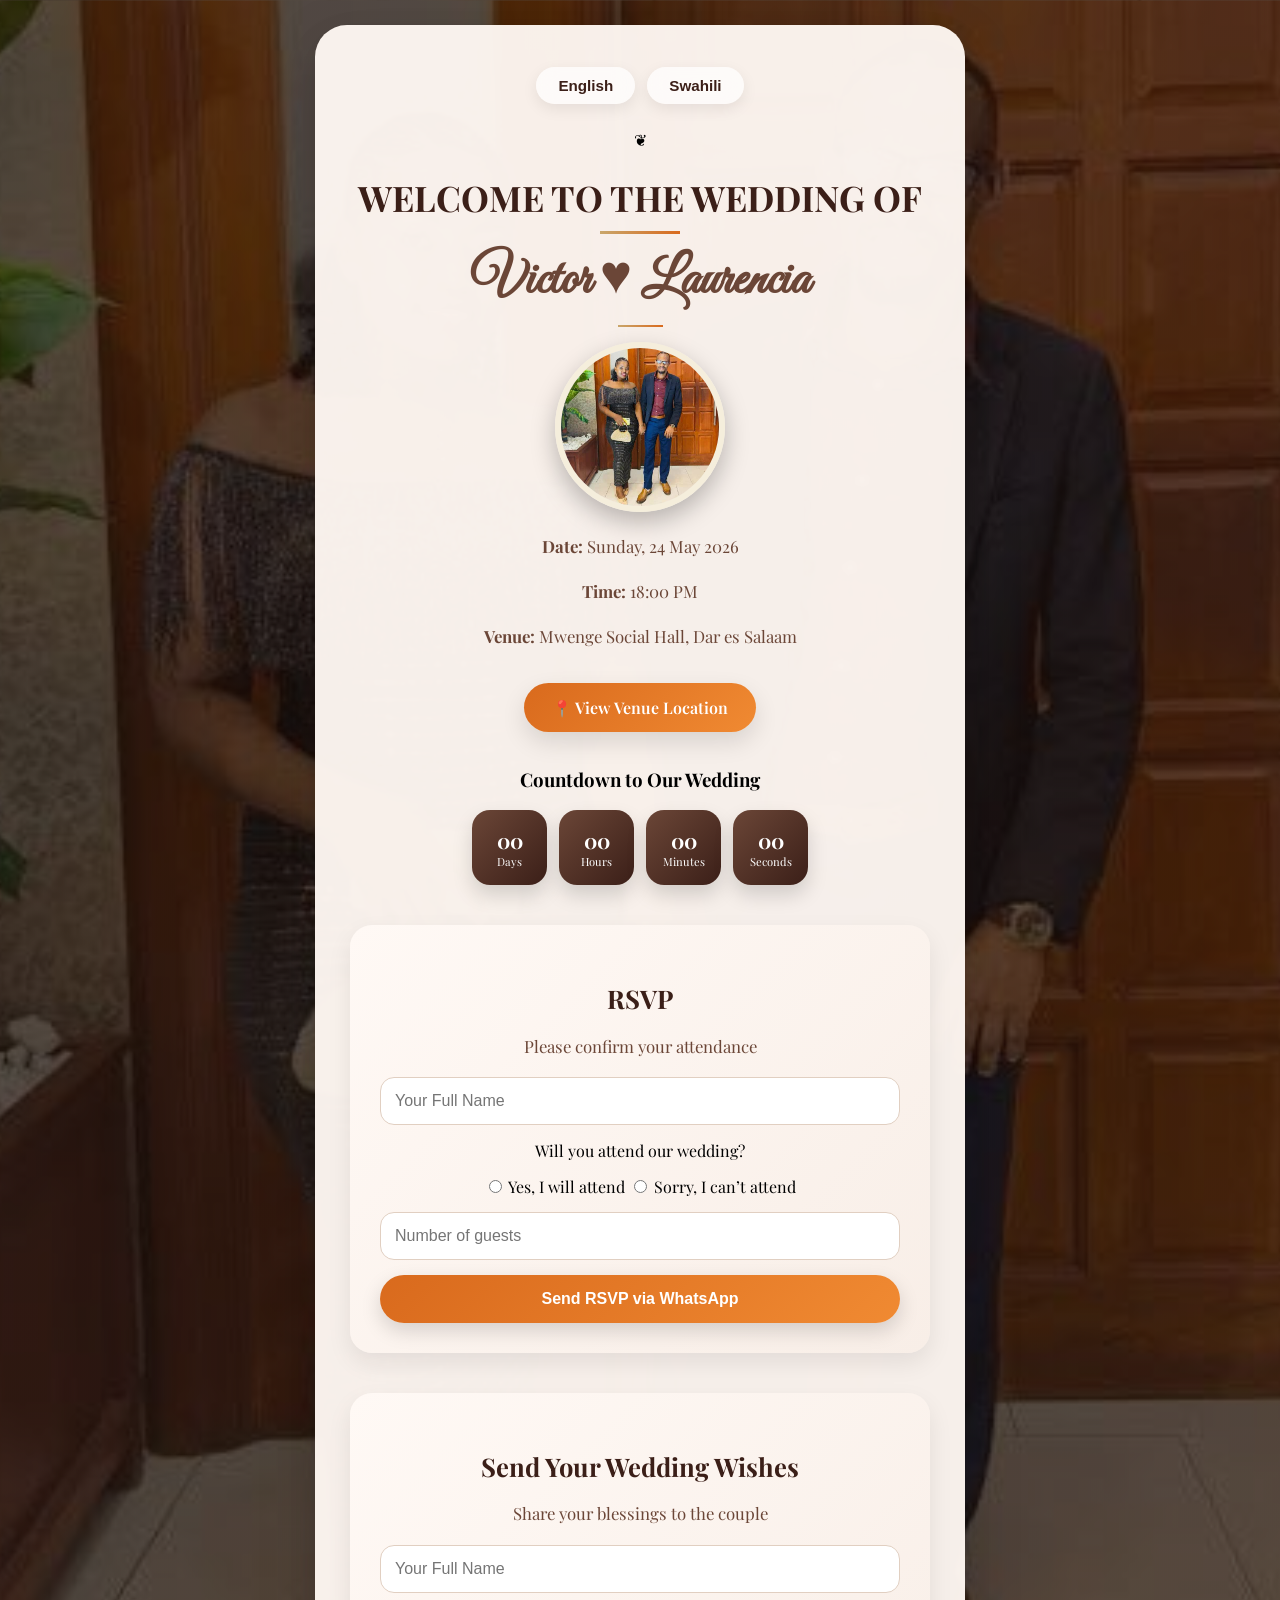
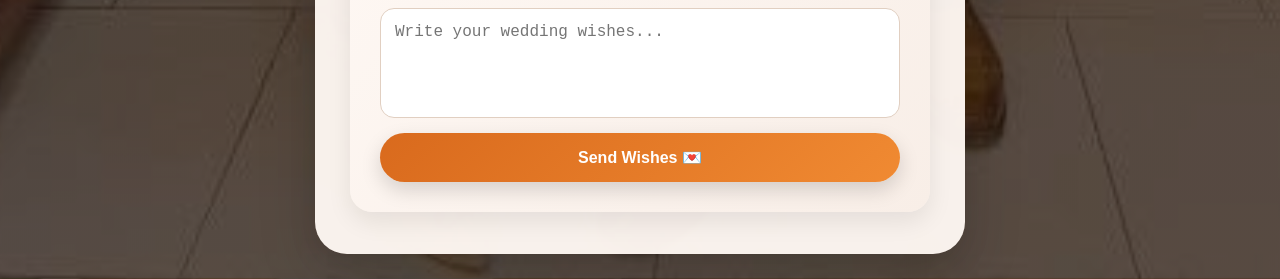
==== Dome/index.html @ 8402c0a5 "Update index.html" ====
<!DOCTYPE html>
<html lang="en">
<head>
<meta charset="UTF-8">
<title>Wedding Invitation</title>
<meta name="viewport" content="width=device-width, initial-scale=1.0">

<link href="https://fonts.googleapis.com/css2?family=Great+Vibes&family=Playfair+Display:wght@400;500;600;700&display=swap" rel="stylesheet">

<link rel="stylesheet" href="style.css">
</head>

<body>

<div class="container">

  <!-- LANGUAGE SWITCH -->
  <div class="lang-switch">
    <button type="button" onclick="setLang('en')">English</button>
    <button type="button" onclick="setLang('sw')">Swahili</button>
  </div>

  <!-- TOP DECORATION -->
  <div class="top-decoration">❦</div>

  <!-- HEADER -->
  <h1 id="site-title">Welcome to the Wedding of</h1>

  <div class="decorative-line"></div>

  <h2 id="couple-names">
    <span class="couple-name-style">Victor ♥ Laurencia</span>
  </h2>

  <div class="decorative-line small"></div>

  <!-- IMAGE -->
  <img src="../Assets/image/p-e.jpeg"
       alt="Wedding Picture"
       class="centered-image"
       id="secretImage">

  <!-- DETAILS -->
  <div class="details-section">

    <p id="date">
      <strong>Date:</strong> Sunday, 24 May 2026
    </p>

    <p id="time">
      <strong>Time:</strong> 18:00 PM
    </p>

    <p id="venue">
      <strong>Venue:</strong> Mwenge Social Hall, Dar es Salaam
    </p>

  </div>

  <!-- MAP BUTTON -->
  <a href="https://maps.google.com/?q=Mwenge+Social+Hall"
     target="_blank"
     class="venue-btn">

     📍 View Venue Location

  </a>

  <!-- COUNTDOWN -->
  <div class="countdown-container">

    <h3>Countdown to Our Wedding</h3>

    <div id="countdown">

      <div class="countdown-box">
        <span id="days">00</span>
        <small>Days</small>
      </div>

      <div class="countdown-box">
        <span id="hours">00</span>
        <small>Hours</small>
      </div>

      <div class="countdown-box">
        <span id="minutes">00</span>
        <small>Minutes</small>
      </div>

      <div class="countdown-box">
        <span id="seconds">00</span>
        <small>Seconds</small>
      </div>

    </div>

  </div>

  <!-- RSVP SECTION -->
  <div class="rsvp-section">

    <h3 id="rsvp-title">RSVP</h3>

    <p id="rsvp-subtitle">
      Please confirm your attendance
    </p>

    <form onsubmit="sendRSVP(event)">

      <input type="text"
             id="rsvpName"
             placeholder="Your Full Name"
             required>

      <label class="question" id="attendance-question">
        Will you attend our wedding?
      </label>

      <div class="attendance-options">

        <label class="option-card">

          <input type="radio"
                 name="attendance"
                 value="Will attend"
                 required>

          <span id="attend-yes">
            Yes, I will attend
          </span>

        </label>

        <label class="option-card">

          <input type="radio"
                 name="attendance"
                 value="Will not attend">

          <span id="attend-no">
            Sorry, I can’t attend
          </span>

        </label>

      </div>

      <input type="number"
             id="rsvpGuests"
             placeholder="Number of guests"
             min="1">

      <button type="submit" id="rsvp-btn">
        Send RSVP via WhatsApp
      </button>

    </form>

  </div>

  <!-- WISHES SECTION -->
  <div class="rsvp-section">

    <h3 id="wish-title">
      Send Your Wedding Wishes
    </h3>

    <p id="wish-subtitle">
      Share your blessings to the couple
    </p>

    <form onsubmit="sendWish(event)">

      <input type="text"
             id="wishName"
             placeholder="Your Full Name"
             required>

      <textarea id="wishMessage"
                placeholder="Write your wedding wishes..."
                required></textarea>

      <button type="submit" id="wish-btn">
        Send Wishes 💌
      </button>

    </form>

  </div>

</div>

<script>

/* ================= COUNTDOWN ================= */

const weddingDate =
  new Date("May 24, 2026 18:00:00").getTime();

setInterval(() => {

  const now = new Date().getTime();
  const d = weddingDate - now;

  if(d <= 0) return;

  document.getElementById("days").textContent =
    Math.floor(d / (1000 * 60 * 60 * 24));

  document.getElementById("hours").textContent =
    Math.floor((d / (1000 * 60 * 60)) % 24);

  document.getElementById("minutes").textContent =
    Math.floor((d / (1000 * 60)) % 60);

  document.getElementById("seconds").textContent =
    Math.floor((d / 1000) % 60);

}, 1000);


/* ================= LANGUAGE SWITCH ================= */

function setLang(lang){

  if(lang === "sw"){

    document.getElementById("site-title").innerText =
      "Karibu Kwenye Harusi ya";

    document.getElementById("date").innerHTML =
      "<strong>Tarehe:</strong> Jumapili, 24 Mei 2026";

    document.getElementById("time").innerHTML =
      "<strong>Saa:</strong> 18:00 Jioni";

    document.getElementById("venue").innerHTML =
      "<strong>Ukumbi:</strong> Mwenge Social Hall, Dar es Salaam";

    document.querySelector(".venue-btn").innerHTML =
      "📍 Angalia Eneo la Ukumbi";

    document.getElementById("rsvp-title").innerText =
      "Thibitisha Mahudhurio";

    document.getElementById("rsvp-subtitle").innerText =
      "Tafadhali thibitisha uwepo wako";

    document.getElementById("attendance-question").innerText =
      "Je, utahudhuria harusi yetu?";

    document.getElementById("attend-yes").innerText =
      "Ndio, nitahudhuria";

    document.getElementById("attend-no").innerText =
      "Samahani, sitaweza kuhudhuria";

    document.getElementById("rsvpName").placeholder =
      "Jina lako kamili";

    document.getElementById("rsvpGuests").placeholder =
      "Idadi ya wageni";

    document.getElementById("rsvpMessage").placeholder =
      "Ujumbe wa ziada (si lazima)";

    document.getElementById("rsvp-btn").innerText =
      "Tuma RSVP kwa WhatsApp";

    document.getElementById("wish-title").innerText =
      "Tuma Neno la Baraka kwa Maharusi";

    document.getElementById("wish-subtitle").innerText =
      "Shiriki baraka zako kwa wapenzi hawa";

    document.getElementById("wishName").placeholder =
      "Jina lako kamili";

    document.getElementById("wishMessage").placeholder =
      "Andika ujumbe wako wa baraka...";

    document.getElementById("wish-btn").innerText =
      "Tuma Baraka 💌";

  }

  else {

    location.reload();

  }

}


function sendRSVP(e){

  e.preventDefault();

  const name =
    document.getElementById("rsvpName").value.trim();

  const selected =
    document.querySelector('input[name="attendance"]:checked');

  const guests =
    document.getElementById("rsvpGuests").value || "-";

  if(name === "") {
    alert("Please enter your full name");
    return;
  }

  if(!selected) {
    alert("Please select attendance option");
    return;
  }

  const attend = selected.value;

  const text =
`💍 WEDDING RSVP

Name: ${name}
Attendance: ${attend}
Guests: ${guests}`;

  const whatsappURL =
    "https://wa.me/255783532235?text=" + encodeURIComponent(text);

  // more reliable than window.open on GitHub Pages
  window.location.href = whatsappURL;
}

/* ================= WISHES ================= */

function sendWish(e){

  e.preventDefault();

  const name =
    document.getElementById("wishName").value;

  const msg =
    document.getElementById("wishMessage").value;

  const text =
`💌 WEDDING WISHES

Name: ${name}

Message:
${msg}`;

  const whatsappURL =
    "https://wa.me/255656240365?text=" +
    encodeURIComponent(text);

  window.open(whatsappURL, "_blank");

}

</script>

</body>
</html>
---- Dome/style.css ----
:root {

  --chocolate-dark: #3b1f18;
  --mocha-brown: #6b4637;
  --burnt-orange: #d96a1d;
  --soft-orange: #f08a32;
  --cream: #f5eedc;
  --gold: #c9a66b;

  --shadow-soft: rgba(0,0,0,0.12);
  --shadow-strong: rgba(0,0,0,0.25);
}

* {
  box-sizing: border-box;
}

body {
  margin: 0;
  font-family: 'Playfair Display', serif;

  min-height: 100vh;
  display: flex;
  justify-content: center;
  align-items: center;

  padding: 25px;

  background:
    linear-gradient(rgba(28,15,10,0.72), rgba(28,15,10,0.72)),
    url("../Assets/image/p-e.jpeg");

  background-size: cover;
  background-position: center;
}

/* ================= CONTAINER ================= */

.container {
  background: rgba(255,248,243,0.96);

  width: 100%;
  max-width: 650px;

  padding: 42px 35px;

  border-radius: 32px;

  text-align: center;

  box-shadow:
    0 10px 30px rgba(0,0,0,0.08),
    0 20px 60px rgba(0,0,0,0.15);
}

/* ================= TITLES ================= */

h1 {
  font-size: 2.2rem;
  color: var(--chocolate-dark);
  text-transform: uppercase;
  margin-bottom: 10px;
}

h2 {
  margin: 10px 0;
}

/* COUPLE NAME */
.couple-name-style {
  font-family: 'Great Vibes', cursive;
  font-size: 3.4rem;
  color: var(--mocha-brown);
}

/* ================= IMAGE ================= */

.centered-image {
  width: 170px;
  height: 170px;

  object-fit: cover;
  border-radius: 50%;

  border: 6px solid var(--cream);

  box-shadow: 0 10px 25px var(--shadow-strong);

  margin: 15px auto 20px;

  display: block;

  transition: 0.3s ease;
}

.centered-image:hover {
  transform: scale(1.04);
}

/* ================= LINES ================= */

.decorative-line {
  width: 80px;
  height: 3px;
  margin: 10px auto;
  background: linear-gradient(to right, var(--gold), var(--burnt-orange));
}

.decorative-line.small {
  width: 45px;
  height: 2px;
}

/* ================= TEXT ================= */

p {
  color: var(--mocha-brown);
  font-size: 1.05rem;
  line-height: 1.7;
}

/* ================= LINK ================= */

a {
  display: inline-block;
  margin-top: 15px;

  padding: 14px 28px;
  border-radius: 40px;

  text-decoration: none;
  color: white;
  font-weight: 600;

  background: linear-gradient(135deg, var(--burnt-orange), var(--soft-orange));

  box-shadow: 0 10px 25px rgba(0,0,0,0.12);

  transition: 0.3s ease;
}

a:hover {
  transform: translateY(-3px);
}

/* ================= COUNTDOWN ================= */

.countdown-container {
  margin-top: 35px;
}

#countdown {
  display: flex;
  justify-content: center;
  gap: 12px;
  flex-wrap: wrap;
}

.countdown-box {
  width: 75px;
  height: 75px;

  border-radius: 18px;

  display: flex;
  flex-direction: column;
  justify-content: center;
  align-items: center;

  background: linear-gradient(135deg, var(--mocha-brown), var(--chocolate-dark));

  color: white;

  box-shadow: 0 10px 20px rgba(0,0,0,0.15);
}

.countdown-box span {
  font-size: 1.3rem;
  font-weight: 700;
}

.countdown-box small {
  font-size: 0.7rem;
}

/* ================= WISHES SECTION ================= */

.rsvp-section {
  margin-top: 40px;
  padding: 30px;

  border-radius: 22px;

  background: linear-gradient(135deg, #fff9f5, #f8eee7);

  box-shadow: 0 10px 25px rgba(0,0,0,0.08);
}

.rsvp-section h3 {
  font-size: 1.6rem;
  color: var(--chocolate-dark);
  margin-bottom: 8px;
}

/* ================= FORM ================= */

form {
  display: flex;
  flex-direction: column;
  gap: 15px;
}

input, textarea {
  padding: 14px;
  border-radius: 14px;

  border: 1px solid #e1cfc1;

  font-size: 1rem;

  outline: none;

  transition: 0.2s ease;
}

input:focus,
textarea:focus {
  border-color: var(--burnt-orange);
  box-shadow: 0 0 0 3px rgba(217,106,29,0.18);
}

textarea {
  height: 110px;
  resize: none;
}

/* ================= BUTTON ================= */

button {
  padding: 15px;

  border: none;
  border-radius: 40px;

  font-size: 1rem;
  font-weight: 700;

  color: white;

  cursor: pointer;

  background: linear-gradient(135deg, var(--burnt-orange), var(--soft-orange));

  box-shadow: 0 8px 20px rgba(0,0,0,0.15);

  transition: 0.3s ease;
}

button:hover {
  transform: translateY(-2px);
  background: var(--chocolate-dark);
}

/* ================= MOBILE ================= */

@media(max-width: 520px) {

  body {
    padding: 15px;
  }

  .container {
    padding: 25px 18px;
  }

  h1 {
    font-size: 1.8rem;
  }

  .couple-name-style {
    font-size: 2.8rem;
  }

  .centered-image {
    width: 140px;
    height: 140px;
  }

  .countdown-box {
    width: 65px;
    height: 65px;
  }

  button,
  a {
    width: 100%;
  }
}
/* ================= LANGUAGE SWITCH ================= */

.lang-switch {

  display: flex;
  justify-content: center;
  gap: 12px;

  margin-bottom: 25px;
}

.lang-switch button {

  padding: 10px 22px;

  border: none;
  border-radius: 30px;

  background: rgba(255,255,255,0.7);

  color: var(--chocolate-dark);

  font-size: 0.95rem;
  font-weight: 600;

  cursor: pointer;

  backdrop-filter: blur(10px);

  transition: 0.3s ease;

  box-shadow: 0 5px 15px rgba(0,0,0,0.08);
}

.lang-switch button:hover {

  background: linear-gradient(
    135deg,
    var(--burnt-orange),
    var(--soft-orange)
  );

  color: white;

  transform: translateY(-2px);
}
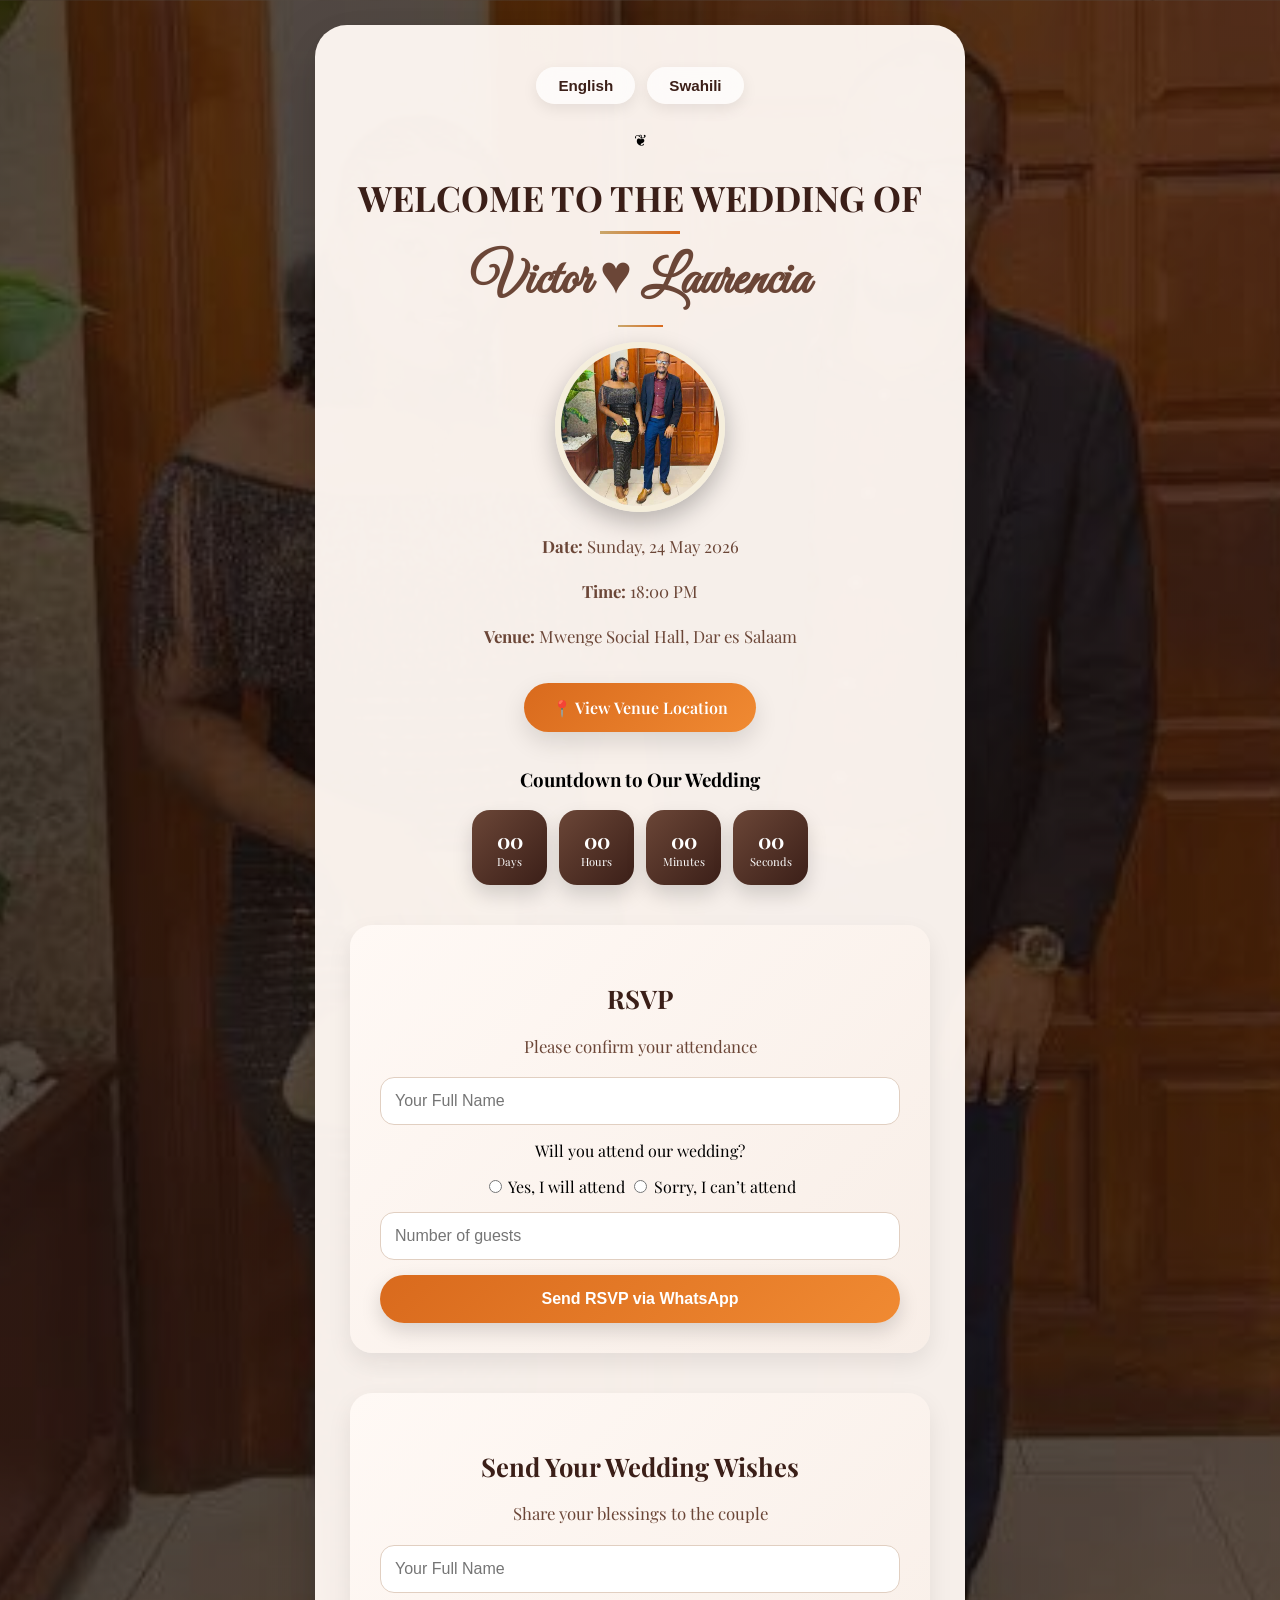
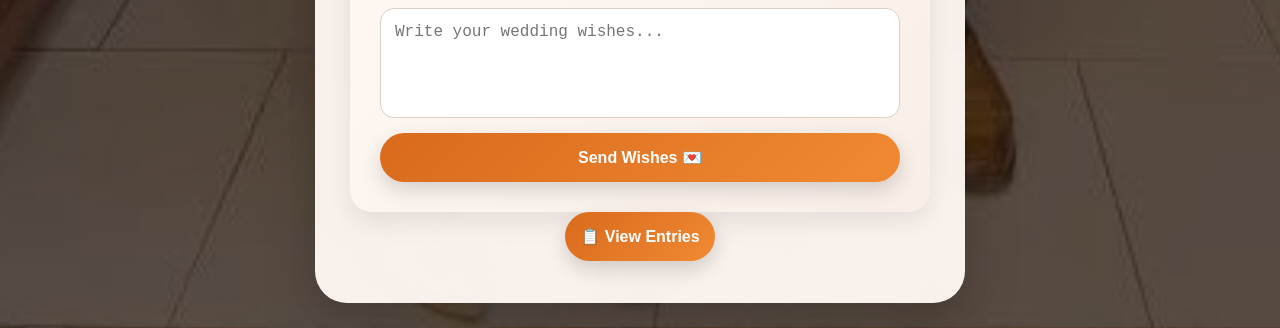
==== commit 6ce6c24f: "Update index.html" ====
--- a/Dome/index.html
+++ b/Dome/index.html
@@ -188,6 +188,40 @@
     </form>
 
   </div>
+  <!-- RECEPTION MODE -->
+
+<div id="receptionPanel" style="display:none;">
+
+<h3>Reception Mode</h3>
+
+<p>Confirm Guest Entry</p>
+
+<input
+type="text"
+id="guestCheckName"
+placeholder="Enter Guest Name">
+
+<button
+type="button"
+onclick="confirmEntry()">
+
+✅ Confirm Entry
+
+</button>
+
+<p id="entryStatus"></p>
+
+</div>
+  
+  <button
+type="button"
+onclick="showEntries()">
+
+📋 View Entries
+
+</button>
+
+<div id="savedEntries"></div>
 
 </div>
 
@@ -361,6 +395,174 @@
 
 }
 
+  /* ================= RECEPTION MODE ================= */
+
+let pressTimer;
+
+const img =
+document.getElementById(
+"secretImage"
+);
+
+const receptionPanel =
+document.getElementById(
+"receptionPanel"
+);
+
+
+img.addEventListener(
+"touchstart",
+startPress
+);
+
+img.addEventListener(
+"mousedown",
+startPress
+);
+
+img.addEventListener(
+"touchend",
+cancelPress
+);
+
+img.addEventListener(
+"mouseup",
+cancelPress
+);
+
+img.addEventListener(
+"mouseleave",
+cancelPress
+);
+
+
+function startPress(){
+
+pressTimer=setTimeout(()=>{
+
+const pin=
+prompt(
+"Enter Reception PIN:"
+);
+
+if(pin==="1999"){
+
+alert(
+"Reception Mode Activated ✅"
+);
+
+receptionPanel.style.display=
+"block";
+
+}
+else{
+
+alert(
+"Wrong PIN ❌"
+);
+
+}
+
+},3000);
+
+}
+
+
+function cancelPress(){
+
+clearTimeout(
+pressTimer
+);
+
+}
+
+
+/* ================= CONFIRM ENTRY ================= */
+
+function confirmEntry(){
+
+const guest =
+document.getElementById(
+"guestCheckName"
+).value.trim();
+
+if(guest===""){
+
+alert(
+"Please enter guest name"
+);
+
+return;
+
+}
+
+const time =
+new Date()
+.toLocaleTimeString();
+
+
+let entries = JSON.parse(
+localStorage.getItem(
+"guestEntries"
+)
+) || [];
+
+
+entries.push({
+
+guest: guest,
+time: time
+
+});
+
+
+localStorage.setItem(
+"guestEntries",
+JSON.stringify(entries)
+);
+
+
+document.getElementById(
+"entryStatus"
+).innerHTML=
+
+`
+✅ Entry Confirmed<br><br>
+
+Guest:
+<b>${guest}</b><br>
+
+Time:
+<b>${time}</b>
+
+`;
+
+}
+  function showEntries(){
+
+const entries =
+JSON.parse(
+localStorage.getItem(
+"guestEntries"
+)
+) || [];
+
+let html="";
+
+entries.forEach((e,index)=>{
+
+html +=
+`${index+1}.
+${e.guest}
+(${e.time})<br>`;
+
+});
+
+document.getElementById(
+"savedEntries"
+).innerHTML=html;
+
+}
 </script>
 
 </body>
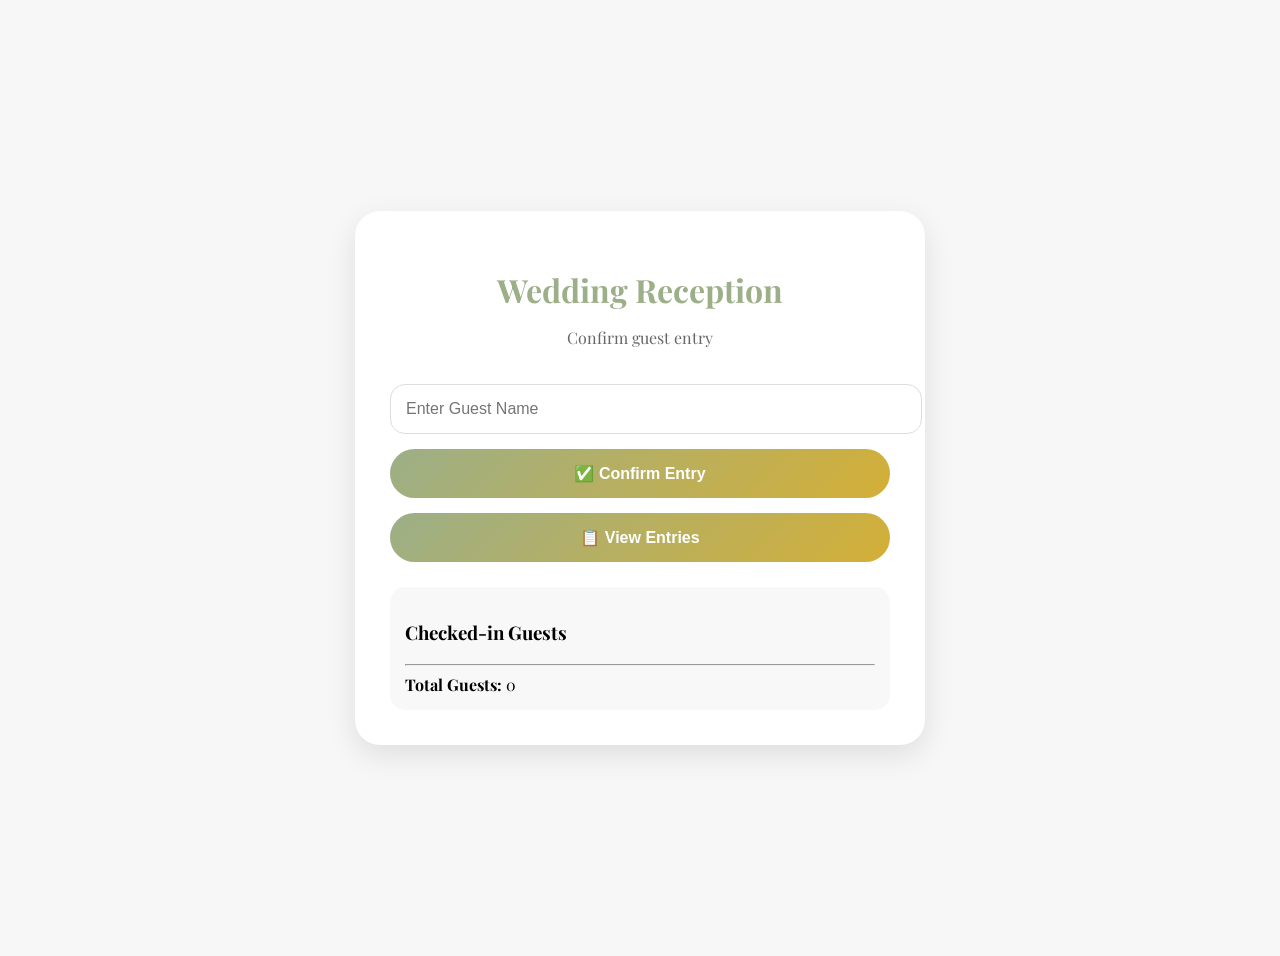
==== commit 3d4d496e: "Update index.html" ====
--- a/Dome/index.html
+++ b/Dome/index.html
@@ -1,568 +1,317 @@
 <!DOCTYPE html>
 <html lang="en">
+
 <head>
+
 <meta charset="UTF-8">
-<title>Wedding Invitation</title>
-<meta name="viewport" content="width=device-width, initial-scale=1.0">
-
-<link href="https://fonts.googleapis.com/css2?family=Great+Vibes&family=Playfair+Display:wght@400;500;600;700&display=swap" rel="stylesheet">
-
-<link rel="stylesheet" href="style.css">
+
+<meta name="viewport"
+content="width=device-width, initial-scale=1.0">
+
+<title>Wedding Reception Check-in</title>
+
+<link href="https://fonts.googleapis.com/css2?family=Playfair+Display:wght@400;600&display=swap" rel="stylesheet">
+
+<style>
+
+body{
+
+font-family:'Playfair Display',serif;
+
+background:#f7f7f7;
+
+display:flex;
+
+justify-content:center;
+
+align-items:center;
+
+min-height:100vh;
+
+padding:20px;
+
+}
+
+.container{
+
+background:white;
+
+padding:35px;
+
+width:100%;
+
+max-width:500px;
+
+border-radius:25px;
+
+box-shadow:
+0 10px 30px rgba(
+0,0,0,0.1
+);
+
+text-align:center;
+
+}
+
+h1{
+
+color:#9CAF88;
+
+margin-bottom:10px;
+
+}
+
+p{
+
+color:#666;
+
+}
+
+input{
+
+width:100%;
+
+padding:15px;
+
+border-radius:15px;
+
+border:1px solid #ddd;
+
+margin-top:20px;
+
+font-size:1rem;
+
+}
+
+button{
+
+width:100%;
+
+margin-top:15px;
+
+padding:15px;
+
+border:none;
+
+border-radius:30px;
+
+font-size:1rem;
+
+font-weight:bold;
+
+cursor:pointer;
+
+background:linear-gradient(
+135deg,
+#9CAF88,
+#D4AF37
+);
+
+color:white;
+
+}
+
+button:hover{
+
+opacity:0.9;
+
+}
+
+#results{
+
+margin-top:25px;
+
+padding:15px;
+
+border-radius:15px;
+
+background:#f8f8f8;
+
+text-align:left;
+
+}
+
+</style>
+
 </head>
 
 <body>
 
 <div class="container">
 
-  <!-- LANGUAGE SWITCH -->
-  <div class="lang-switch">
-    <button type="button" onclick="setLang('en')">English</button>
-    <button type="button" onclick="setLang('sw')">Swahili</button>
-  </div>
-
-  <!-- TOP DECORATION -->
-  <div class="top-decoration">❦</div>
-
-  <!-- HEADER -->
-  <h1 id="site-title">Welcome to the Wedding of</h1>
-
-  <div class="decorative-line"></div>
-
-  <h2 id="couple-names">
-    <span class="couple-name-style">Victor ♥ Laurencia</span>
-  </h2>
-
-  <div class="decorative-line small"></div>
-
-  <!-- IMAGE -->
-  <img src="../Assets/image/p-e.jpeg"
-       alt="Wedding Picture"
-       class="centered-image"
-       id="secretImage">
-
-  <!-- DETAILS -->
-  <div class="details-section">
-
-    <p id="date">
-      <strong>Date:</strong> Sunday, 24 May 2026
-    </p>
-
-    <p id="time">
-      <strong>Time:</strong> 18:00 PM
-    </p>
-
-    <p id="venue">
-      <strong>Venue:</strong> Mwenge Social Hall, Dar es Salaam
-    </p>
-
-  </div>
-
-  <!-- MAP BUTTON -->
-  <a href="https://maps.google.com/?q=Mwenge+Social+Hall"
-     target="_blank"
-     class="venue-btn">
-
-     📍 View Venue Location
-
-  </a>
-
-  <!-- COUNTDOWN -->
-  <div class="countdown-container">
-
-    <h3>Countdown to Our Wedding</h3>
-
-    <div id="countdown">
-
-      <div class="countdown-box">
-        <span id="days">00</span>
-        <small>Days</small>
-      </div>
-
-      <div class="countdown-box">
-        <span id="hours">00</span>
-        <small>Hours</small>
-      </div>
-
-      <div class="countdown-box">
-        <span id="minutes">00</span>
-        <small>Minutes</small>
-      </div>
-
-      <div class="countdown-box">
-        <span id="seconds">00</span>
-        <small>Seconds</small>
-      </div>
-
-    </div>
-
-  </div>
-
-  <!-- RSVP SECTION -->
-  <div class="rsvp-section">
-
-    <h3 id="rsvp-title">RSVP</h3>
-
-    <p id="rsvp-subtitle">
-      Please confirm your attendance
-    </p>
-
-    <form onsubmit="sendRSVP(event)">
-
-      <input type="text"
-             id="rsvpName"
-             placeholder="Your Full Name"
-             required>
-
-      <label class="question" id="attendance-question">
-        Will you attend our wedding?
-      </label>
-
-      <div class="attendance-options">
-
-        <label class="option-card">
-
-          <input type="radio"
-                 name="attendance"
-                 value="Will attend"
-                 required>
-
-          <span id="attend-yes">
-            Yes, I will attend
-          </span>
-
-        </label>
-
-        <label class="option-card">
-
-          <input type="radio"
-                 name="attendance"
-                 value="Will not attend">
-
-          <span id="attend-no">
-            Sorry, I can’t attend
-          </span>
-
-        </label>
-
-      </div>
-
-      <input type="number"
-             id="rsvpGuests"
-             placeholder="Number of guests"
-             min="1">
-
-      <button type="submit" id="rsvp-btn">
-        Send RSVP via WhatsApp
-      </button>
-
-    </form>
-
-  </div>
-
-  <!-- WISHES SECTION -->
-  <div class="rsvp-section">
-
-    <h3 id="wish-title">
-      Send Your Wedding Wishes
-    </h3>
-
-    <p id="wish-subtitle">
-      Share your blessings to the couple
-    </p>
-
-    <form onsubmit="sendWish(event)">
-
-      <input type="text"
-             id="wishName"
-             placeholder="Your Full Name"
-             required>
-
-      <textarea id="wishMessage"
-                placeholder="Write your wedding wishes..."
-                required></textarea>
-
-      <button type="submit" id="wish-btn">
-        Send Wishes 💌
-      </button>
-
-    </form>
-
-  </div>
-  <!-- RECEPTION MODE -->
-
-<div id="receptionPanel" style="display:none;">
-
-<h3>Reception Mode</h3>
-
-<p>Confirm Guest Entry</p>
+<h1>
+Wedding Reception
+</h1>
+
+<p>
+Confirm guest entry
+</p>
 
 <input
 type="text"
-id="guestCheckName"
+id="guestName"
 placeholder="Enter Guest Name">
 
-<button
-type="button"
-onclick="confirmEntry()">
+<button onclick="confirmEntry()">
 
 ✅ Confirm Entry
 
 </button>
 
-<p id="entryStatus"></p>
+<button onclick="viewEntries()">
+
+📋 View Entries
+
+</button>
+
+<div id="results"></div>
 
 </div>
-  
-  <button
-type="button"
-onclick="showEntries()">
-
-📋 View Entries
-
-</button>
-
-<div id="savedEntries"></div>
-
-</div>
+
 
 <script>
 
-/* ================= COUNTDOWN ================= */
-
-const weddingDate =
-  new Date("May 24, 2026 18:00:00").getTime();
-
-setInterval(() => {
-
-  const now = new Date().getTime();
-  const d = weddingDate - now;
-
-  if(d <= 0) return;
-
-  document.getElementById("days").textContent =
-    Math.floor(d / (1000 * 60 * 60 * 24));
-
-  document.getElementById("hours").textContent =
-    Math.floor((d / (1000 * 60 * 60)) % 24);
-
-  document.getElementById("minutes").textContent =
-    Math.floor((d / (1000 * 60)) % 60);
-
-  document.getElementById("seconds").textContent =
-    Math.floor((d / 1000) % 60);
-
-}, 1000);
-
-
-/* ================= LANGUAGE SWITCH ================= */
-
-function setLang(lang){
-
-  if(lang === "sw"){
-
-    document.getElementById("site-title").innerText =
-      "Karibu Kwenye Harusi ya";
-
-    document.getElementById("date").innerHTML =
-      "<strong>Tarehe:</strong> Jumapili, 24 Mei 2026";
-
-    document.getElementById("time").innerHTML =
-      "<strong>Saa:</strong> 18:00 Jioni";
-
-    document.getElementById("venue").innerHTML =
-      "<strong>Ukumbi:</strong> Mwenge Social Hall, Dar es Salaam";
-
-    document.querySelector(".venue-btn").innerHTML =
-      "📍 Angalia Eneo la Ukumbi";
-
-    document.getElementById("rsvp-title").innerText =
-      "Thibitisha Mahudhurio";
-
-    document.getElementById("rsvp-subtitle").innerText =
-      "Tafadhali thibitisha uwepo wako";
-
-    document.getElementById("attendance-question").innerText =
-      "Je, utahudhuria harusi yetu?";
-
-    document.getElementById("attend-yes").innerText =
-      "Ndio, nitahudhuria";
-
-    document.getElementById("attend-no").innerText =
-      "Samahani, sitaweza kuhudhuria";
-
-    document.getElementById("rsvpName").placeholder =
-      "Jina lako kamili";
-
-    document.getElementById("rsvpGuests").placeholder =
-      "Idadi ya wageni";
-
-    document.getElementById("rsvpMessage").placeholder =
-      "Ujumbe wa ziada (si lazima)";
-
-    document.getElementById("rsvp-btn").innerText =
-      "Tuma RSVP kwa WhatsApp";
-
-    document.getElementById("wish-title").innerText =
-      "Tuma Neno la Baraka kwa Maharusi";
-
-    document.getElementById("wish-subtitle").innerText =
-      "Shiriki baraka zako kwa wapenzi hawa";
-
-    document.getElementById("wishName").placeholder =
-      "Jina lako kamili";
-
-    document.getElementById("wishMessage").placeholder =
-      "Andika ujumbe wako wa baraka...";
-
-    document.getElementById("wish-btn").innerText =
-      "Tuma Baraka 💌";
-
-  }
-
-  else {
-
-    location.reload();
-
-  }
-
-}
-
-
-function sendRSVP(e){
-
-  e.preventDefault();
-
-  const name =
-    document.getElementById("rsvpName").value.trim();
-
-  const selected =
-    document.querySelector('input[name="attendance"]:checked');
-
-  const guests =
-    document.getElementById("rsvpGuests").value || "-";
-
-  if(name === "") {
-    alert("Please enter your full name");
-    return;
-  }
-
-  if(!selected) {
-    alert("Please select attendance option");
-    return;
-  }
-
-  const attend = selected.value;
-
-  const text =
-`💍 WEDDING RSVP
-
-Name: ${name}
-Attendance: ${attend}
-Guests: ${guests}`;
-
-  const whatsappURL =
-    "https://wa.me/255783532235?text=" + encodeURIComponent(text);
-
-  // more reliable than window.open on GitHub Pages
-  window.location.href = whatsappURL;
-}
-
-/* ================= WISHES ================= */
-
-function sendWish(e){
-
-  e.preventDefault();
-
-  const name =
-    document.getElementById("wishName").value;
-
-  const msg =
-    document.getElementById("wishMessage").value;
-
-  const text =
-`💌 WEDDING WISHES
-
-Name: ${name}
-
-Message:
-${msg}`;
-
-  const whatsappURL =
-    "https://wa.me/255656240365?text=" +
-    encodeURIComponent(text);
-
-  window.open(whatsappURL, "_blank");
-
-}
-
-  /* ================= RECEPTION MODE ================= */
-
-let pressTimer;
-
-const img =
+function confirmEntry(){
+
+const guest=
+
 document.getElementById(
-"secretImage"
-);
-
-const receptionPanel =
-document.getElementById(
-"receptionPanel"
-);
-
-
-img.addEventListener(
-"touchstart",
-startPress
-);
-
-img.addEventListener(
-"mousedown",
-startPress
-);
-
-img.addEventListener(
-"touchend",
-cancelPress
-);
-
-img.addEventListener(
-"mouseup",
-cancelPress
-);
-
-img.addEventListener(
-"mouseleave",
-cancelPress
-);
-
-
-function startPress(){
-
-pressTimer=setTimeout(()=>{
-
-const pin=
-prompt(
-"Enter Reception PIN:"
-);
-
-if(pin==="1999"){
+"guestName"
+).value.trim();
+
+if(guest===""){
 
 alert(
-"Reception Mode Activated ✅"
-);
-
-receptionPanel.style.display=
-"block";
-
-}
-else{
-
-alert(
-"Wrong PIN ❌"
-);
-
-}
-
-},3000);
-
-}
-
-
-function cancelPress(){
-
-clearTimeout(
-pressTimer
-);
-
-}
-
-
-/* ================= CONFIRM ENTRY ================= */
-
-function confirmEntry(){
-
-const guest =
-document.getElementById(
-"guestCheckName"
-).value.trim();
-
-if(guest===""){
-
-alert(
-"Please enter guest name"
+"Enter guest name"
 );
 
 return;
 
 }
 
-const time =
-new Date()
-.toLocaleTimeString();
-
-
-let entries = JSON.parse(
-localStorage.getItem(
-"guestEntries"
-)
-) || [];
-
-
-entries.push({
-
-guest: guest,
-time: time
-
-});
-
-
-localStorage.setItem(
-"guestEntries",
-JSON.stringify(entries)
-);
-
-
-document.getElementById(
-"entryStatus"
-).innerHTML=
-
-`
-✅ Entry Confirmed<br><br>
-
-Guest:
-<b>${guest}</b><br>
-
-Time:
-<b>${time}</b>
-
-`;
-
-}
-  function showEntries(){
-
-const entries =
+let entries=
+
 JSON.parse(
 localStorage.getItem(
 "guestEntries"
 )
 ) || [];
 
-let html="";
-
-entries.forEach((e,index)=>{
-
-html +=
-`${index+1}.
+
+const exists=
+
+entries.some(
+e=>
+e.guest.toLowerCase()
+===
+guest.toLowerCase()
+);
+
+
+if(exists){
+
+alert(
+"Guest already entered ⚠️"
+);
+
+return;
+
+}
+
+
+const time=
+
+new Date()
+.toLocaleTimeString();
+
+
+entries.push({
+
+guest:guest,
+
+time:time
+
+});
+
+
+localStorage.setItem(
+
+"guestEntries",
+
+JSON.stringify(
+entries
+)
+
+);
+
+
+document.getElementById(
+"guestName"
+).value="";
+
+
+alert(
+"Entry confirmed ✅"
+);
+
+viewEntries();
+
+}
+
+
+function viewEntries(){
+
+const entries=
+
+JSON.parse(
+localStorage.getItem(
+"guestEntries"
+)
+)||[];
+
+
+let html=`
+<h3>
+Checked-in Guests
+</h3>
+`;
+
+entries.forEach(
+(e,index)=>{
+
+html+=`
+
+${index+1}.
 ${e.guest}
-(${e.time})<br>`;
+(${e.time})
+
+<br><br>
+
+`;
 
 });
 
+
+html+=`
+
+<hr>
+
+<b>Total Guests:</b>
+
+${entries.length}
+
+`;
+
+
 document.getElementById(
-"savedEntries"
-).innerHTML=html;
-
-}
+"results"
+).innerHTML=
+html;
+
+}
+
+viewEntries();
+
 </script>
 
 </body>
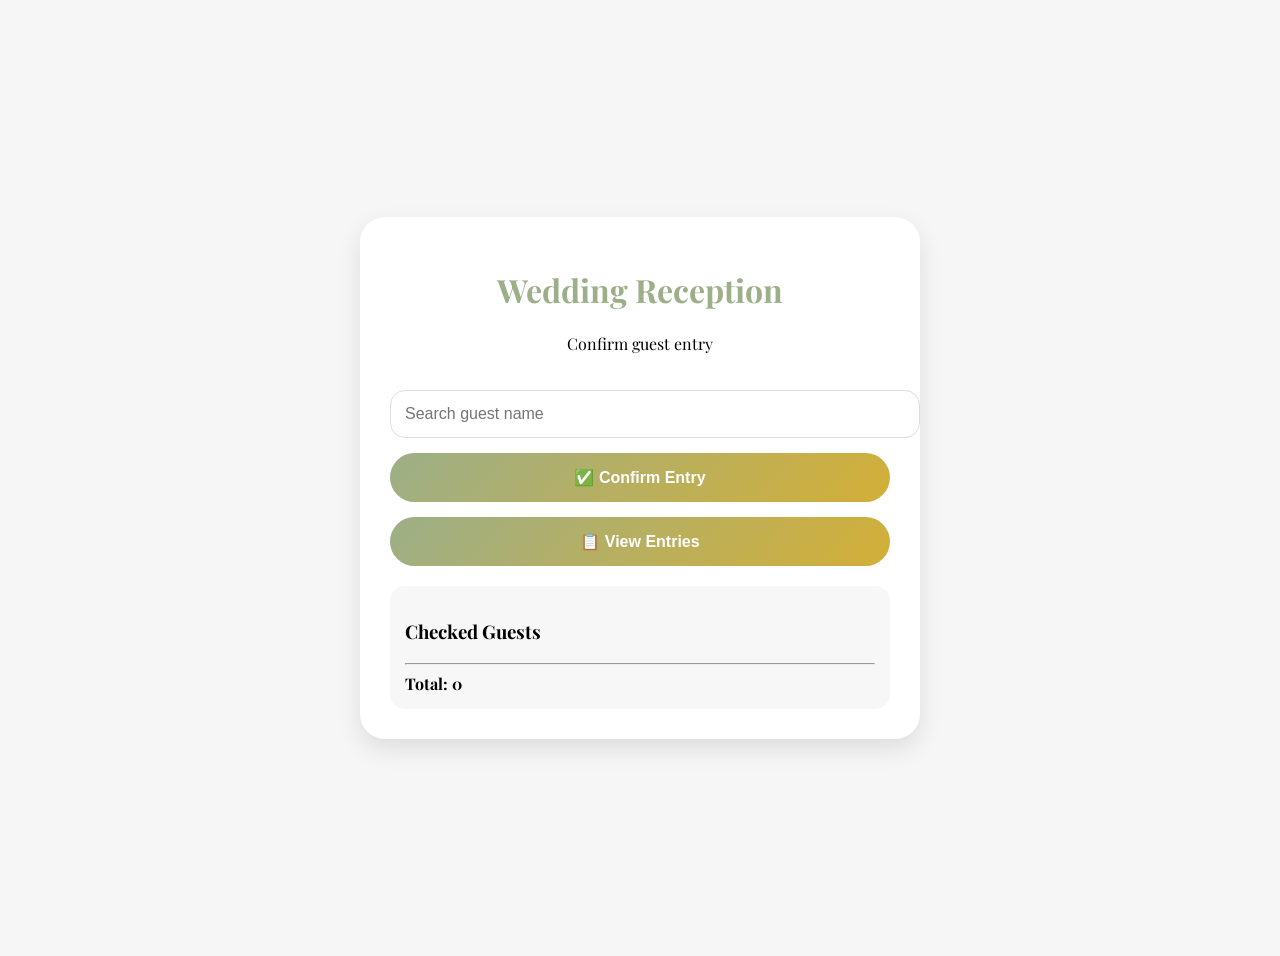
==== commit d823b038: "Update index.html" ====
--- a/Dome/index.html
+++ b/Dome/index.html
@@ -1,14 +1,12 @@
 <!DOCTYPE html>
 <html lang="en">
-
 <head>
 
 <meta charset="UTF-8">
-
 <meta name="viewport"
-content="width=device-width, initial-scale=1.0">
-
-<title>Wedding Reception Check-in</title>
+content="width=device-width, initial-scale=1">
+
+<title>Wedding Reception</title>
 
 <link href="https://fonts.googleapis.com/css2?family=Playfair+Display:wght@400;600&display=swap" rel="stylesheet">
 
@@ -18,7 +16,7 @@
 
 font-family:'Playfair Display',serif;
 
-background:#f7f7f7;
+background:#f6f6f6;
 
 display:flex;
 
@@ -36,7 +34,7 @@
 
 background:white;
 
-padding:35px;
+padding:30px;
 
 width:100%;
 
@@ -45,8 +43,8 @@
 border-radius:25px;
 
 box-shadow:
-0 10px 30px rgba(
-0,0,0,0.1
+0 10px 25px rgba(
+0,0,0,.1
 );
 
 text-align:center;
@@ -57,39 +55,31 @@
 
 color:#9CAF88;
 
-margin-bottom:10px;
-
-}
-
-p{
-
-color:#666;
-
 }
 
 input{
 
 width:100%;
 
+padding:14px;
+
+border-radius:15px;
+
+border:1px solid #ddd;
+
+margin-top:20px;
+
+font-size:1rem;
+
+}
+
+button{
+
+width:100%;
+
 padding:15px;
 
-border-radius:15px;
-
-border:1px solid #ddd;
-
-margin-top:20px;
-
-font-size:1rem;
-
-}
-
-button{
-
-width:100%;
-
 margin-top:15px;
-
-padding:15px;
 
 border:none;
 
@@ -111,21 +101,15 @@
 
 }
 
-button:hover{
-
-opacity:0.9;
-
-}
-
 #results{
 
-margin-top:25px;
+margin-top:20px;
 
 padding:15px;
 
+background:#f7f7f7;
+
 border-radius:15px;
-
-background:#f8f8f8;
 
 text-align:left;
 
@@ -148,9 +132,18 @@
 </p>
 
 <input
-type="text"
+list="guestList"
 id="guestName"
-placeholder="Enter Guest Name">
+placeholder="Search guest name">
+
+<datalist id="guestList">
+
+<option value="Mr & Mrs Godwin Msigwa">
+<option value="Mr Mwaisanila">
+<option value="Irene Masalu">
+
+</datalist>
+
 
 <button onclick="confirmEntry()">
 
@@ -158,11 +151,13 @@
 
 </button>
 
+
 <button onclick="viewEntries()">
 
 📋 View Entries
 
 </button>
+
 
 <div id="results"></div>
 
@@ -195,7 +190,7 @@
 localStorage.getItem(
 "guestEntries"
 )
-) || [];
+)||[];
 
 
 const exists=
@@ -207,7 +202,6 @@
 guest.toLowerCase()
 );
 
-
 if(exists){
 
 alert(
@@ -219,17 +213,13 @@
 }
 
 
-const time=
-
+entries.push({
+
+guest:guest,
+
+time:
 new Date()
-.toLocaleTimeString();
-
-
-entries.push({
-
-guest:guest,
-
-time:time
+.toLocaleTimeString()
 
 });
 
@@ -243,12 +233,6 @@
 )
 
 );
-
-
-document.getElementById(
-"guestName"
-).value="";
-
 
 alert(
 "Entry confirmed ✅"
@@ -270,11 +254,8 @@
 )||[];
 
 
-let html=`
-<h3>
-Checked-in Guests
-</h3>
-`;
+let html=
+"<h3>Checked Guests</h3>";
 
 entries.forEach(
 (e,index)=>{
@@ -283,6 +264,7 @@
 
 ${index+1}.
 ${e.guest}
+
 (${e.time})
 
 <br><br>
@@ -292,15 +274,11 @@
 });
 
 
-html+=`
-
-<hr>
-
-<b>Total Guests:</b>
-
+html+=
+`<hr>
+<b>Total:
 ${entries.length}
-
-`;
+</b>`;
 
 
 document.getElementById(
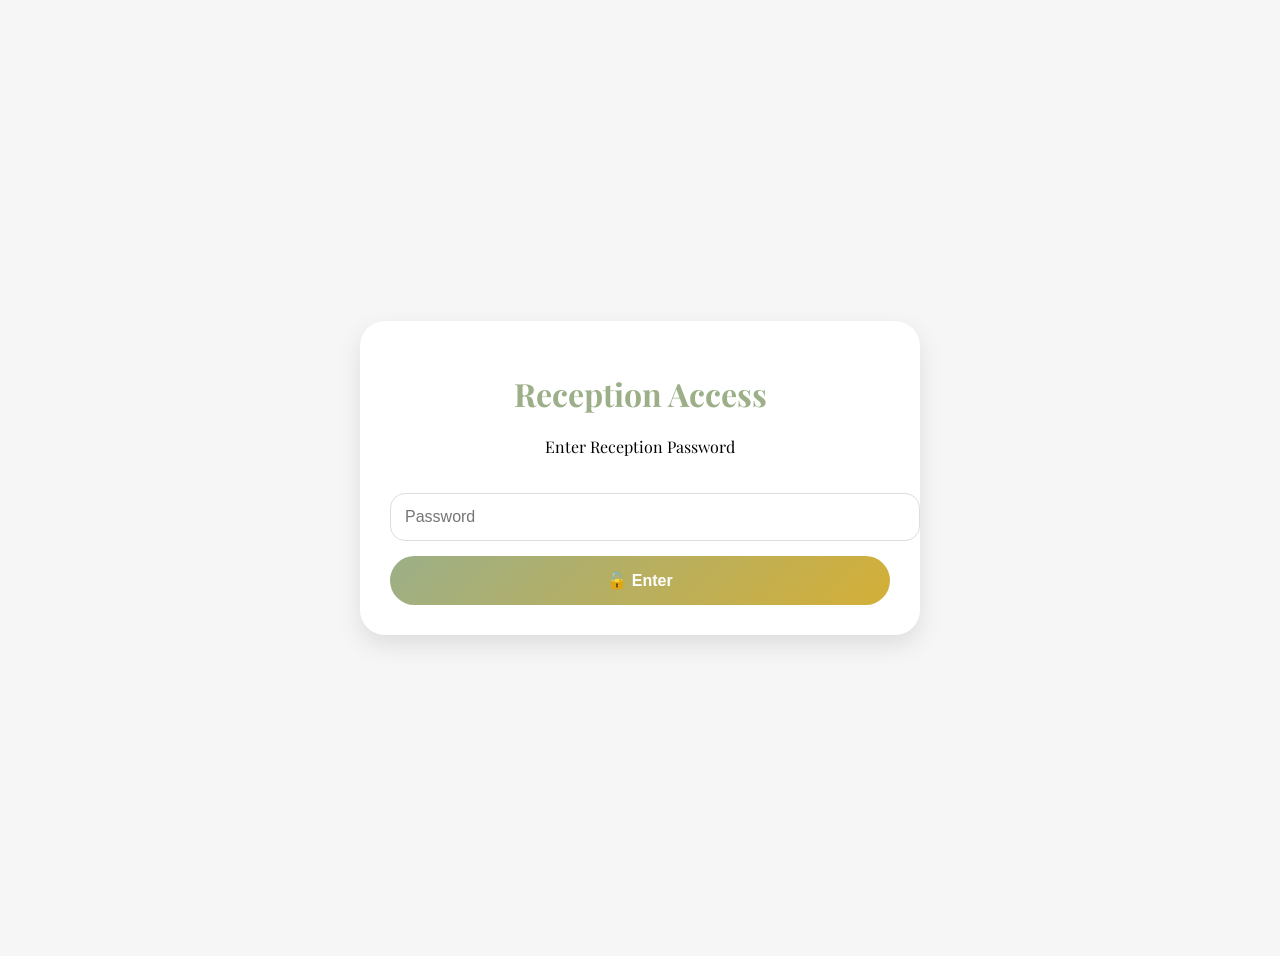
==== commit f5b0d688: "Update index.html" ====
--- a/Dome/index.html
+++ b/Dome/index.html
@@ -121,14 +121,41 @@
 
 <body>
 
-<div class="container">
+<!-- PASSWORD SCREEN -->
+
+<div id="loginBox" class="container">
+
+<h1>Reception Access</h1>
+
+<p>Enter Reception Password</p>
+
+<input
+type="password"
+id="receptionPassword"
+placeholder="Password">
+
+<button onclick="loginReception()">
+
+🔓 Enter
+
+</button>
+
+</div>
+
+
+<!-- RECEPTION PANEL -->
+
+<div
+id="receptionPanel"
+class="container"
+style="display:none;">
 
 <h1>
 Wedding Reception
 </h1>
 
 <p>
-Confirm guest entry
+Confirm Guest Entry
 </p>
 
 <input
@@ -165,6 +192,37 @@
 
 
 <script>
+  
+  function loginReception(){
+
+const password =
+
+document.getElementById(
+"receptionPassword"
+).value;
+
+
+if(password==="VICLAU2026"){
+
+document.getElementById(
+"loginBox"
+).style.display="none";
+
+
+document.getElementById(
+"receptionPanel"
+).style.display="block";
+
+}
+else{
+
+alert(
+"Wrong password ❌"
+);
+
+}
+
+}
 
 function confirmEntry(){
 
